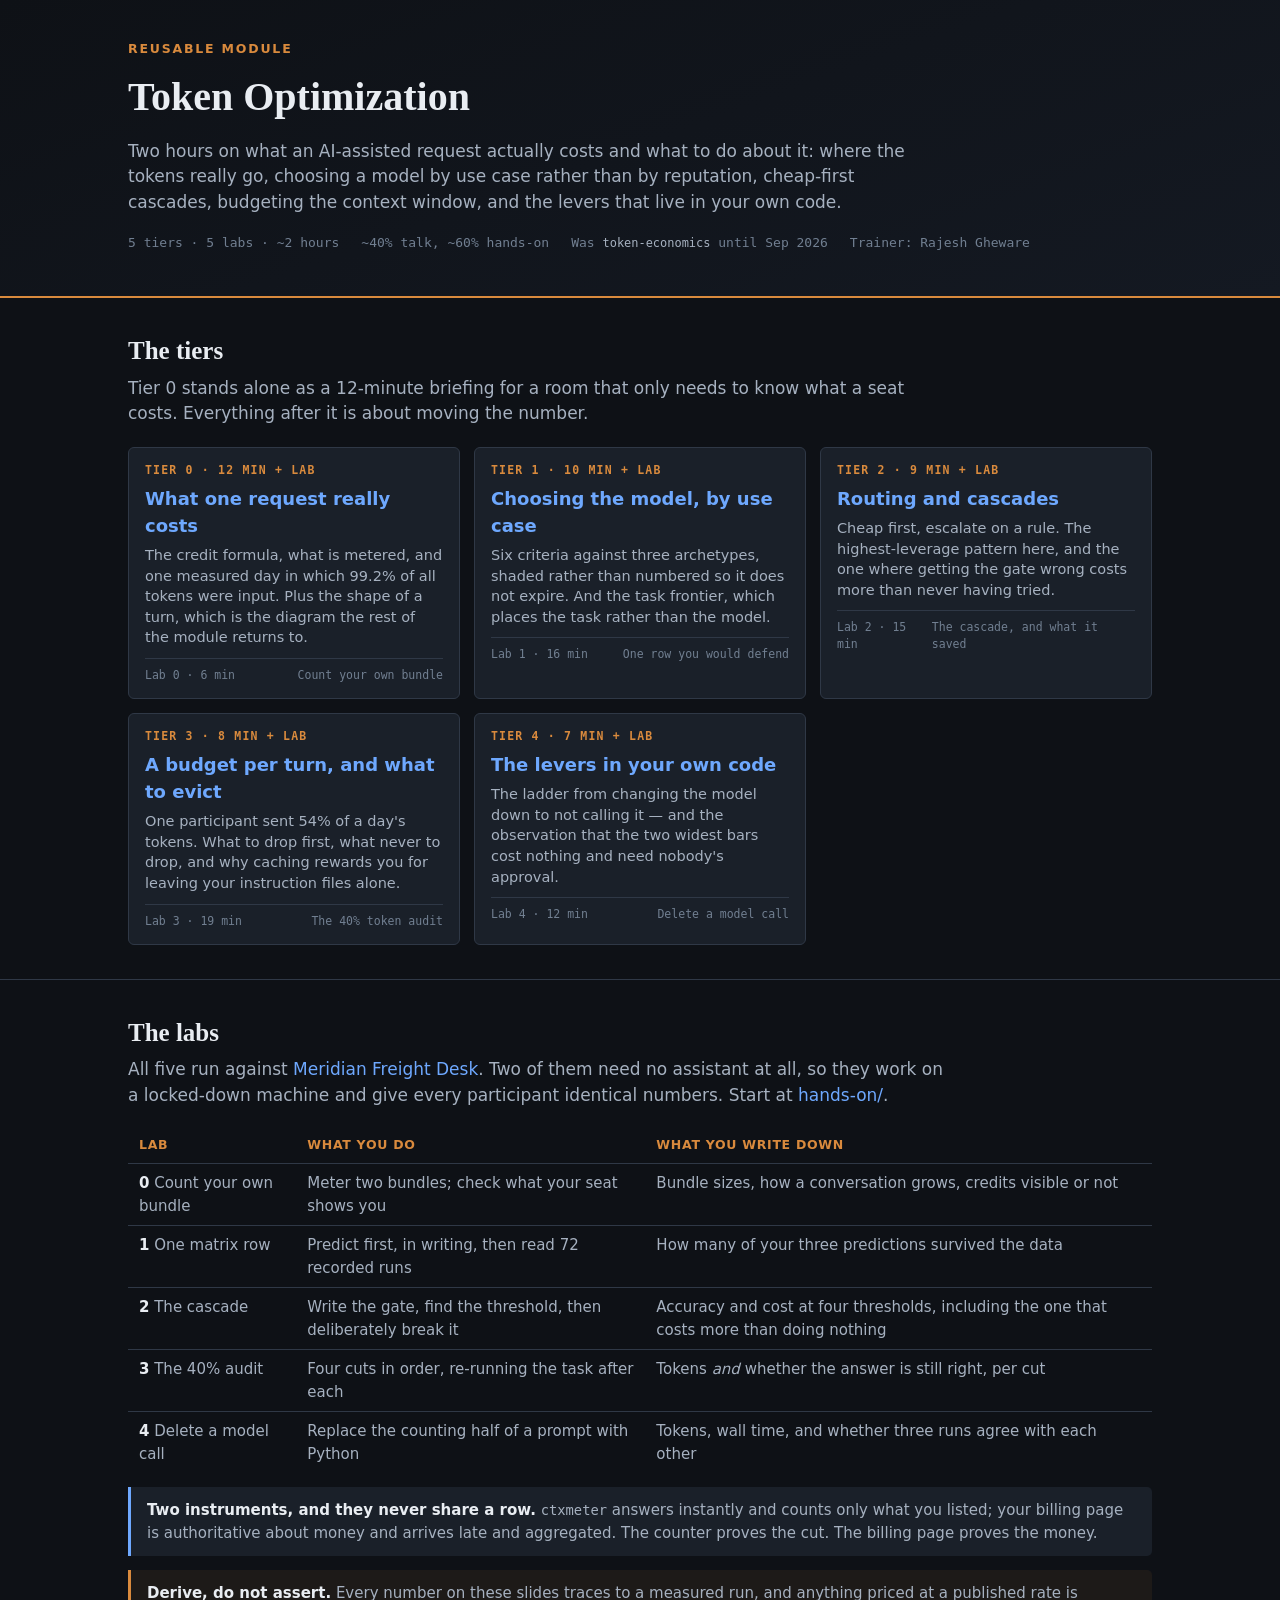
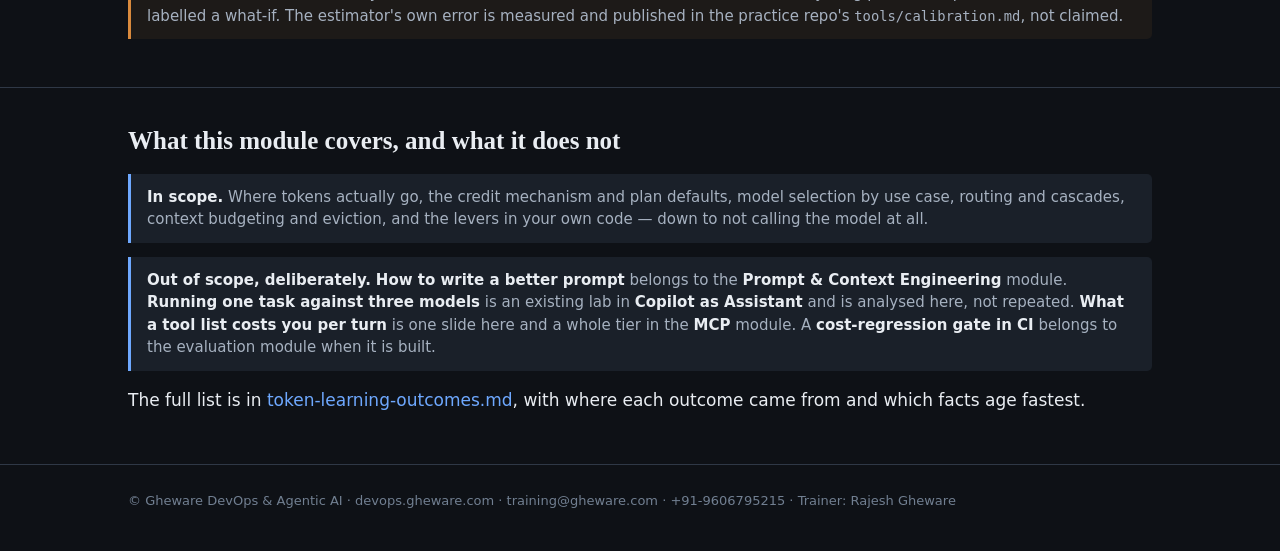
==== index.html @ 47498841 "Token Optimization: grown from token-economics into a two-hour module Was a single five-slide briefi" ====
<!DOCTYPE html>
<html lang="en">
<head>
<meta charset="utf-8">
<meta name="viewport" content="width=device-width, initial-scale=1">
<title>Token Optimization &mdash; reusable module</title>
<style>
:root{
  --bg:#0e1116; --bg-2:#141922; --panel:#1a2029; --line:#2f3846; --line-2:#435063;
  --fg:#e9edf2; --fg-dim:#a6b1c0; --fg-faint:#717f91;
  --accent:#d98a3d; --accent-2:#6ea8fe; --good:#5fbf8f;
  --mono:ui-monospace,"JetBrains Mono","Cascadia Mono",Consolas,"DejaVu Sans Mono",monospace;
  --sans:system-ui,-apple-system,"Segoe UI",Roboto,"Helvetica Neue",Arial,sans-serif;
  --serif:ui-serif,Georgia,"Times New Roman",serif;
}
*{box-sizing:border-box}
body{margin:0;background:var(--bg);color:var(--fg);font-family:var(--sans);font-size:17px;line-height:1.5}
a{color:var(--accent-2);text-decoration:none} a:hover{text-decoration:underline}
code{font-family:var(--mono);font-size:.92em;color:var(--fg-dim)}
.wrap{max-width:1080px;margin:0 auto;padding:0 28px}
header.top{background:linear-gradient(160deg,var(--bg) 0%,var(--bg-2) 100%);
  border-bottom:2px solid var(--accent);padding:40px 0 30px}
.tag{font-size:12.5px;letter-spacing:1.8px;text-transform:uppercase;color:var(--accent);
  font-weight:700;margin:0 0 8px}
h1{font-family:var(--serif);font-size:40px;font-weight:600;margin:0 0 12px}
header.top p.pitch{color:var(--fg-dim);max-width:800px;margin:0 0 18px}
.meta{display:flex;flex-wrap:wrap;gap:22px;font-family:var(--mono);font-size:13px;color:var(--fg-faint)}
section{padding:34px 0;border-bottom:1px solid var(--line)}
h2{font-family:var(--serif);font-size:25px;font-weight:600;margin:0 0 6px}
section > .wrap > p.intro{color:var(--fg-dim);margin:0 0 20px;max-width:820px}
.tiers{display:grid;grid-template-columns:repeat(auto-fit,minmax(250px,1fr));gap:14px}
.tier{background:var(--panel);border:1px solid var(--line);border-radius:6px;padding:14px 16px}
.tier.ext{border-style:dashed;border-color:var(--line-2)}
.tier .n{display:block;font-family:var(--mono);font-size:11.5px;letter-spacing:1.2px;
  text-transform:uppercase;color:var(--accent);font-weight:700;margin-bottom:6px}
.tier h3{margin:0 0 6px;font-size:18px;font-weight:650}
.tier p{margin:0 0 10px;font-size:14.5px;color:var(--fg-dim);line-height:1.42}
.tier .foot{display:flex;justify-content:space-between;font-family:var(--mono);
  font-size:11.5px;color:var(--fg-faint);border-top:1px solid var(--line);padding-top:8px}
.table-wrap{overflow-x:auto}
table{width:100%;border-collapse:collapse;font-size:15px}
th,td{text-align:left;padding:8px 11px;border-bottom:1px solid var(--line);vertical-align:top}
th{color:var(--accent);font-size:12.5px;letter-spacing:.7px;text-transform:uppercase;font-weight:650}
td{color:var(--fg-dim)} td b{color:var(--fg)}
tr:last-child td{border-bottom:none}
.note{background:var(--panel);border-left:3px solid var(--accent-2);border-radius:0 5px 5px 0;
  padding:12px 16px;margin:14px 0;color:var(--fg-dim);font-size:15px}
.note b{color:var(--fg)}
.note.warn{border-left-color:var(--accent);background:rgba(217,138,61,.07)}
footer{padding:26px 0 40px;font-size:13px;color:var(--fg-faint)}
footer a{color:var(--fg-faint)}
</style>
</head>
<body>

<header class="top"><div class="wrap">
  <p class="tag">Reusable module</p>
  <h1>Token Optimization</h1>
  <p class="pitch">Two hours on what an AI-assisted request actually costs and what to do about it:
    where the tokens really go, choosing a model by use case rather than by reputation, cheap-first
    cascades, budgeting the context window, and the levers that live in your own code.</p>
  <p class="meta">
    <span>5 tiers &middot; 5 labs &middot; ~2 hours</span>
    <span>~40% talk, ~60% hands-on</span>
    <span>Was <code>token-economics</code> until Sep 2026</span>
    <span>Trainer: Rajesh Gheware</span>
  </p>
</div></header>

<section><div class="wrap">
  <h2>The tiers</h2>
  <p class="intro">Tier 0 stands alone as a 12-minute briefing for a room that only needs to know what
    a seat costs. Everything after it is about moving the number.</p>
  <div class="tiers">
    <div class="tier">
      <span class="n">Tier 0 &middot; 12 min + lab</span>
      <h3><a href="presentation/t0-what-a-request-costs.html">What one request really costs</a></h3>
      <p>The credit formula, what is metered, and one measured day in which 99.2% of all tokens were
        input. Plus the shape of a turn, which is the diagram the rest of the module returns to.</p>
      <div class="foot"><span>Lab 0 &middot; 6 min</span><span>Count your own bundle</span></div>
    </div>
    <div class="tier">
      <span class="n">Tier 1 &middot; 10 min + lab</span>
      <h3><a href="presentation/t1-model-selection.html">Choosing the model, by use case</a></h3>
      <p>Six criteria against three archetypes, shaded rather than numbered so it does not expire.
        And the task frontier, which places the task rather than the model.</p>
      <div class="foot"><span>Lab 1 &middot; 16 min</span><span>One row you would defend</span></div>
    </div>
    <div class="tier">
      <span class="n">Tier 2 &middot; 9 min + lab</span>
      <h3><a href="presentation/t2-routing-cascades.html">Routing and cascades</a></h3>
      <p>Cheap first, escalate on a rule. The highest-leverage pattern here, and the one where getting
        the gate wrong costs more than never having tried.</p>
      <div class="foot"><span>Lab 2 &middot; 15 min</span><span>The cascade, and what it saved</span></div>
    </div>
    <div class="tier">
      <span class="n">Tier 3 &middot; 8 min + lab</span>
      <h3><a href="presentation/t3-context-budget.html">A budget per turn, and what to evict</a></h3>
      <p>One participant sent 54% of a day's tokens. What to drop first, what never to drop, and why
        caching rewards you for leaving your instruction files alone.</p>
      <div class="foot"><span>Lab 3 &middot; 19 min</span><span>The 40% token audit</span></div>
    </div>
    <div class="tier">
      <span class="n">Tier 4 &middot; 7 min + lab</span>
      <h3><a href="presentation/t4-code-levers.html">The levers in your own code</a></h3>
      <p>The ladder from changing the model down to not calling it &mdash; and the observation that
        the two widest bars cost nothing and need nobody's approval.</p>
      <div class="foot"><span>Lab 4 &middot; 12 min</span><span>Delete a model call</span></div>
    </div>
  </div>
</div></section>

<section><div class="wrap">
  <h2>The labs</h2>
  <p class="intro">All five run against <a href="https://github.com/ghewaredevopsai/meridian-freight">Meridian
    Freight Desk</a>. Two of them need no assistant at all, so they work on a locked-down machine and
    give every participant identical numbers. Start at <a href="hands-on/README.md">hands-on/</a>.</p>
  <div class="table-wrap">
  <table>
    <tr><th>Lab</th><th>What you do</th><th>What you write down</th></tr>
    <tr><td><b>0</b> Count your own bundle</td><td>Meter two bundles; check what your seat shows you</td>
      <td>Bundle sizes, how a conversation grows, credits visible or not</td></tr>
    <tr><td><b>1</b> One matrix row</td><td>Predict first, in writing, then read 72 recorded runs</td>
      <td>How many of your three predictions survived the data</td></tr>
    <tr><td><b>2</b> The cascade</td><td>Write the gate, find the threshold, then deliberately break it</td>
      <td>Accuracy and cost at four thresholds, including the one that costs more than doing nothing</td></tr>
    <tr><td><b>3</b> The 40% audit</td><td>Four cuts in order, re-running the task after each</td>
      <td>Tokens <em>and</em> whether the answer is still right, per cut</td></tr>
    <tr><td><b>4</b> Delete a model call</td><td>Replace the counting half of a prompt with Python</td>
      <td>Tokens, wall time, and whether three runs agree with each other</td></tr>
  </table>
  </div>
  <div class="note"><b>Two instruments, and they never share a row.</b> <code>ctxmeter</code> answers
    instantly and counts only what you listed; your billing page is authoritative about money and
    arrives late and aggregated. The counter proves the cut. The billing page proves the money.</div>
  <div class="note warn"><b>Derive, do not assert.</b> Every number on these slides traces to a measured
    run, and anything priced at a published rate is labelled a what-if. The estimator's own error is
    measured and published in the practice repo's <code>tools/calibration.md</code>, not claimed.</div>
</div></section>

<section><div class="wrap">
  <h2>What this module covers, and what it does not</h2>
  <div class="note"><b>In scope.</b> Where tokens actually go, the credit mechanism and plan defaults,
    model selection by use case, routing and cascades, context budgeting and eviction, and the levers
    in your own code &mdash; down to not calling the model at all.</div>
  <div class="note"><b>Out of scope, deliberately.</b> <b>How to write a better prompt</b> belongs to the
    <b>Prompt &amp; Context Engineering</b> module. <b>Running one task against three models</b> is an
    existing lab in <b>Copilot as Assistant</b> and is analysed here, not repeated. <b>What a tool list
    costs you per turn</b> is one slide here and a whole tier in the <b>MCP</b> module. A
    <b>cost-regression gate in CI</b> belongs to the evaluation module when it is built.</div>
  <p>The full list is in <a href="token-learning-outcomes.md">token-learning-outcomes.md</a>, with where
    each outcome came from and which facts age fastest.</p>
</div></section>

<footer><div class="wrap">
  &copy; Gheware DevOps &amp; Agentic AI &middot;
  <a href="https://devops.gheware.com">devops.gheware.com</a> &middot;
  training@gheware.com &middot; +91-9606795215 &middot; Trainer: Rajesh Gheware
</div></footer>

</body>
</html>
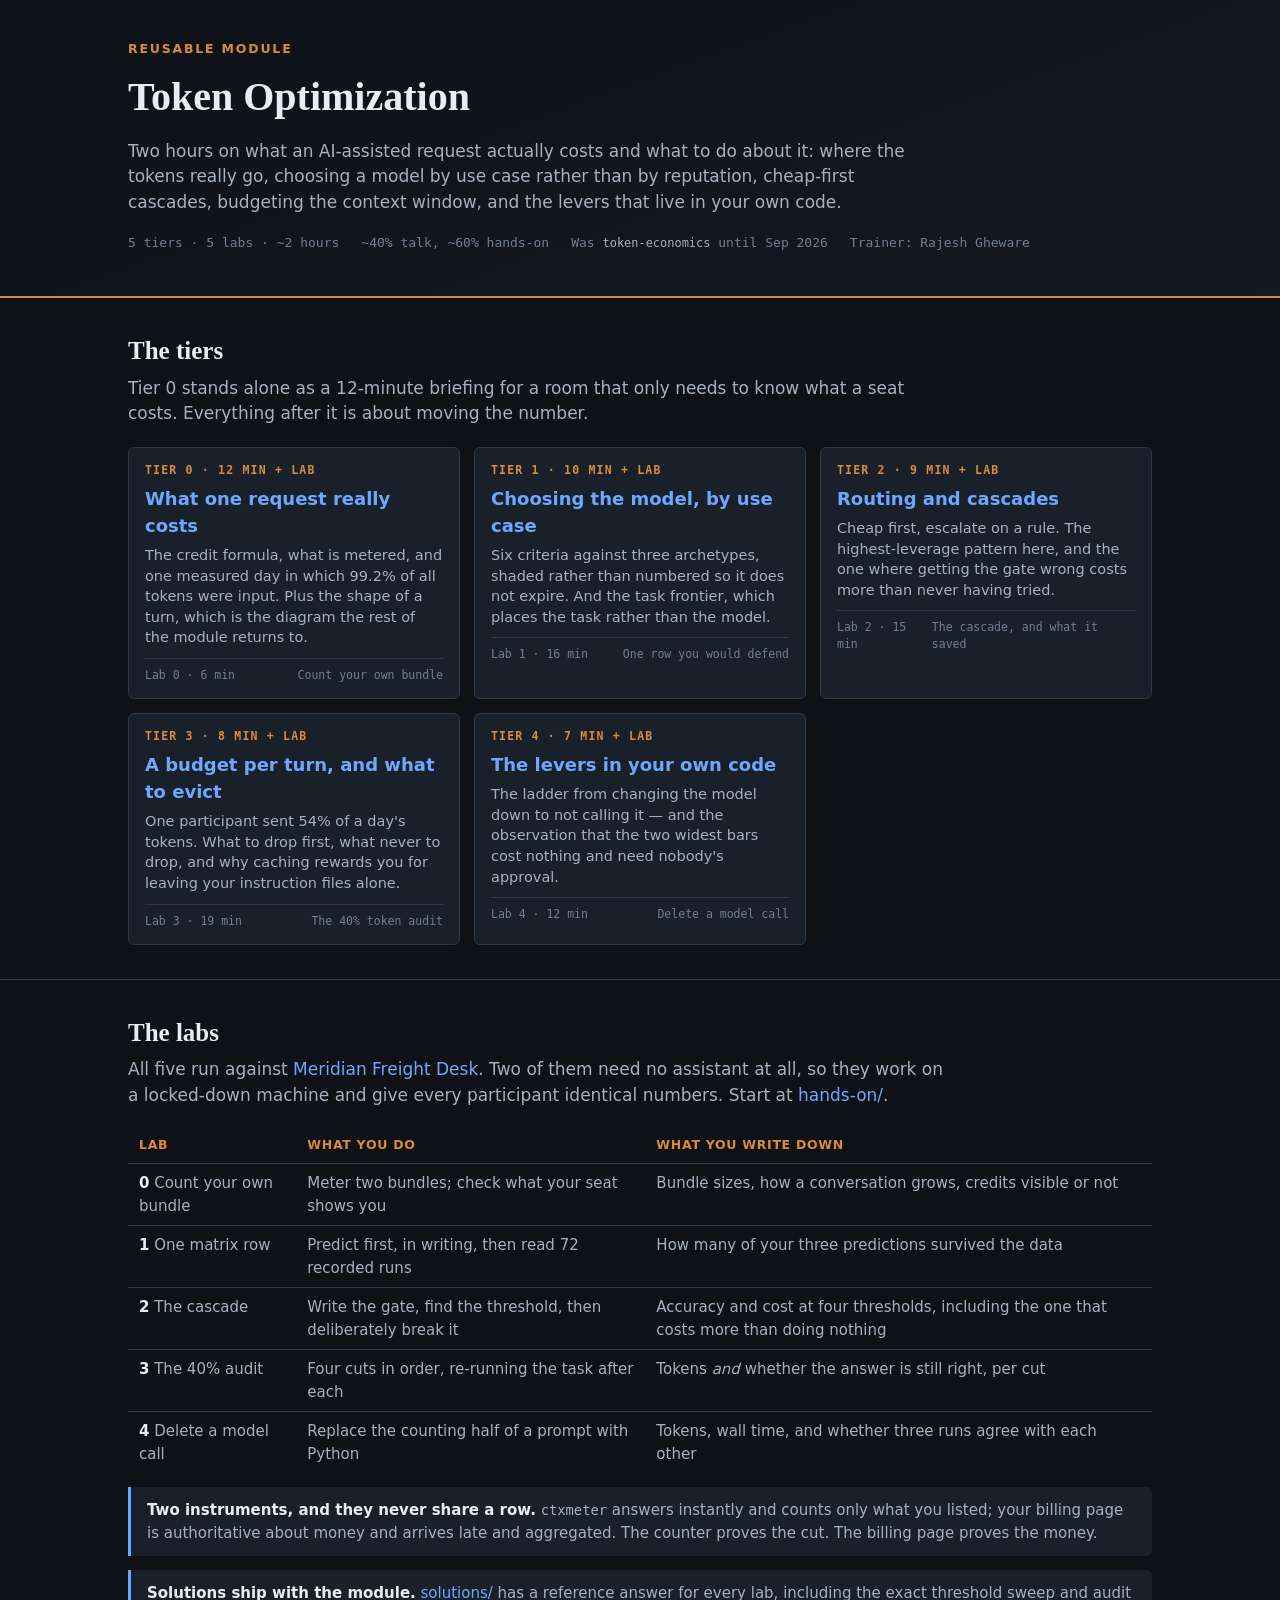
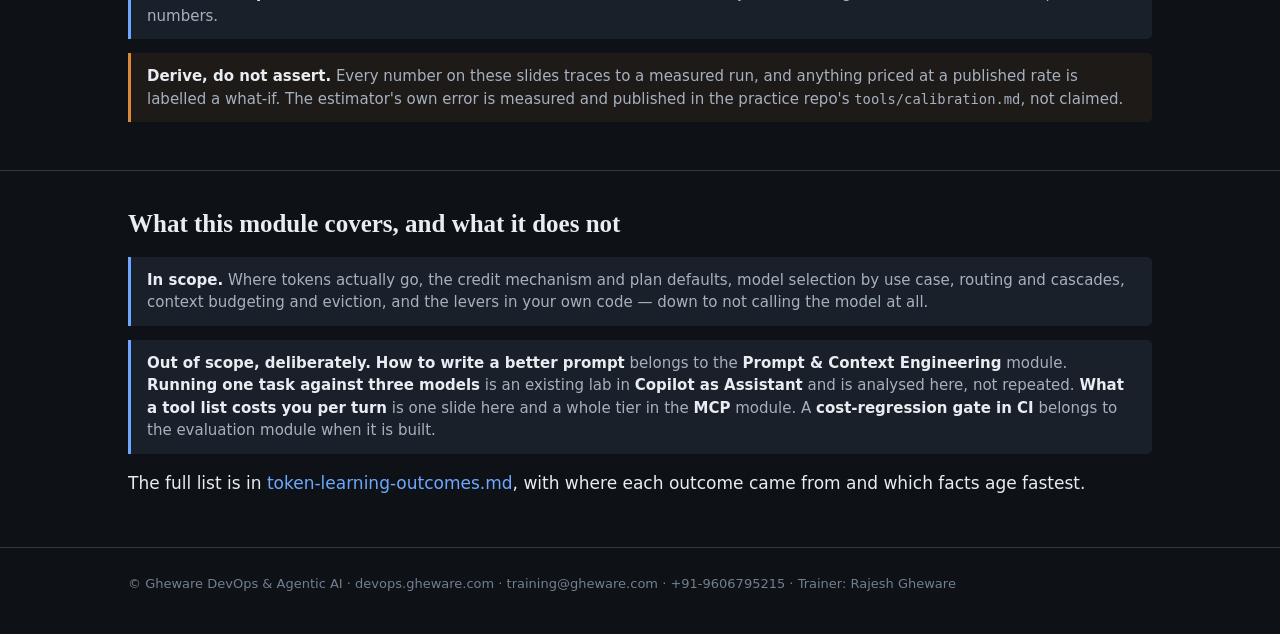
==== commit eb67a98e: "Bring trainer notes and solutions into the repository The sibling *-trainer folder is gone. The deli" ====
--- a/index.html
+++ b/index.html
@@ -133,6 +133,8 @@
   <div class="note"><b>Two instruments, and they never share a row.</b> <code>ctxmeter</code> answers
     instantly and counts only what you listed; your billing page is authoritative about money and
     arrives late and aggregated. The counter proves the cut. The billing page proves the money.</div>
+  <div class="note"><b>Solutions ship with the module.</b> <a href="solutions/README.md">solutions/</a>
+    has a reference answer for every lab, including the exact threshold sweep and audit numbers.</div>
   <div class="note warn"><b>Derive, do not assert.</b> Every number on these slides traces to a measured
     run, and anything priced at a published rate is labelled a what-if. The estimator's own error is
     measured and published in the practice repo's <code>tools/calibration.md</code>, not claimed.</div>
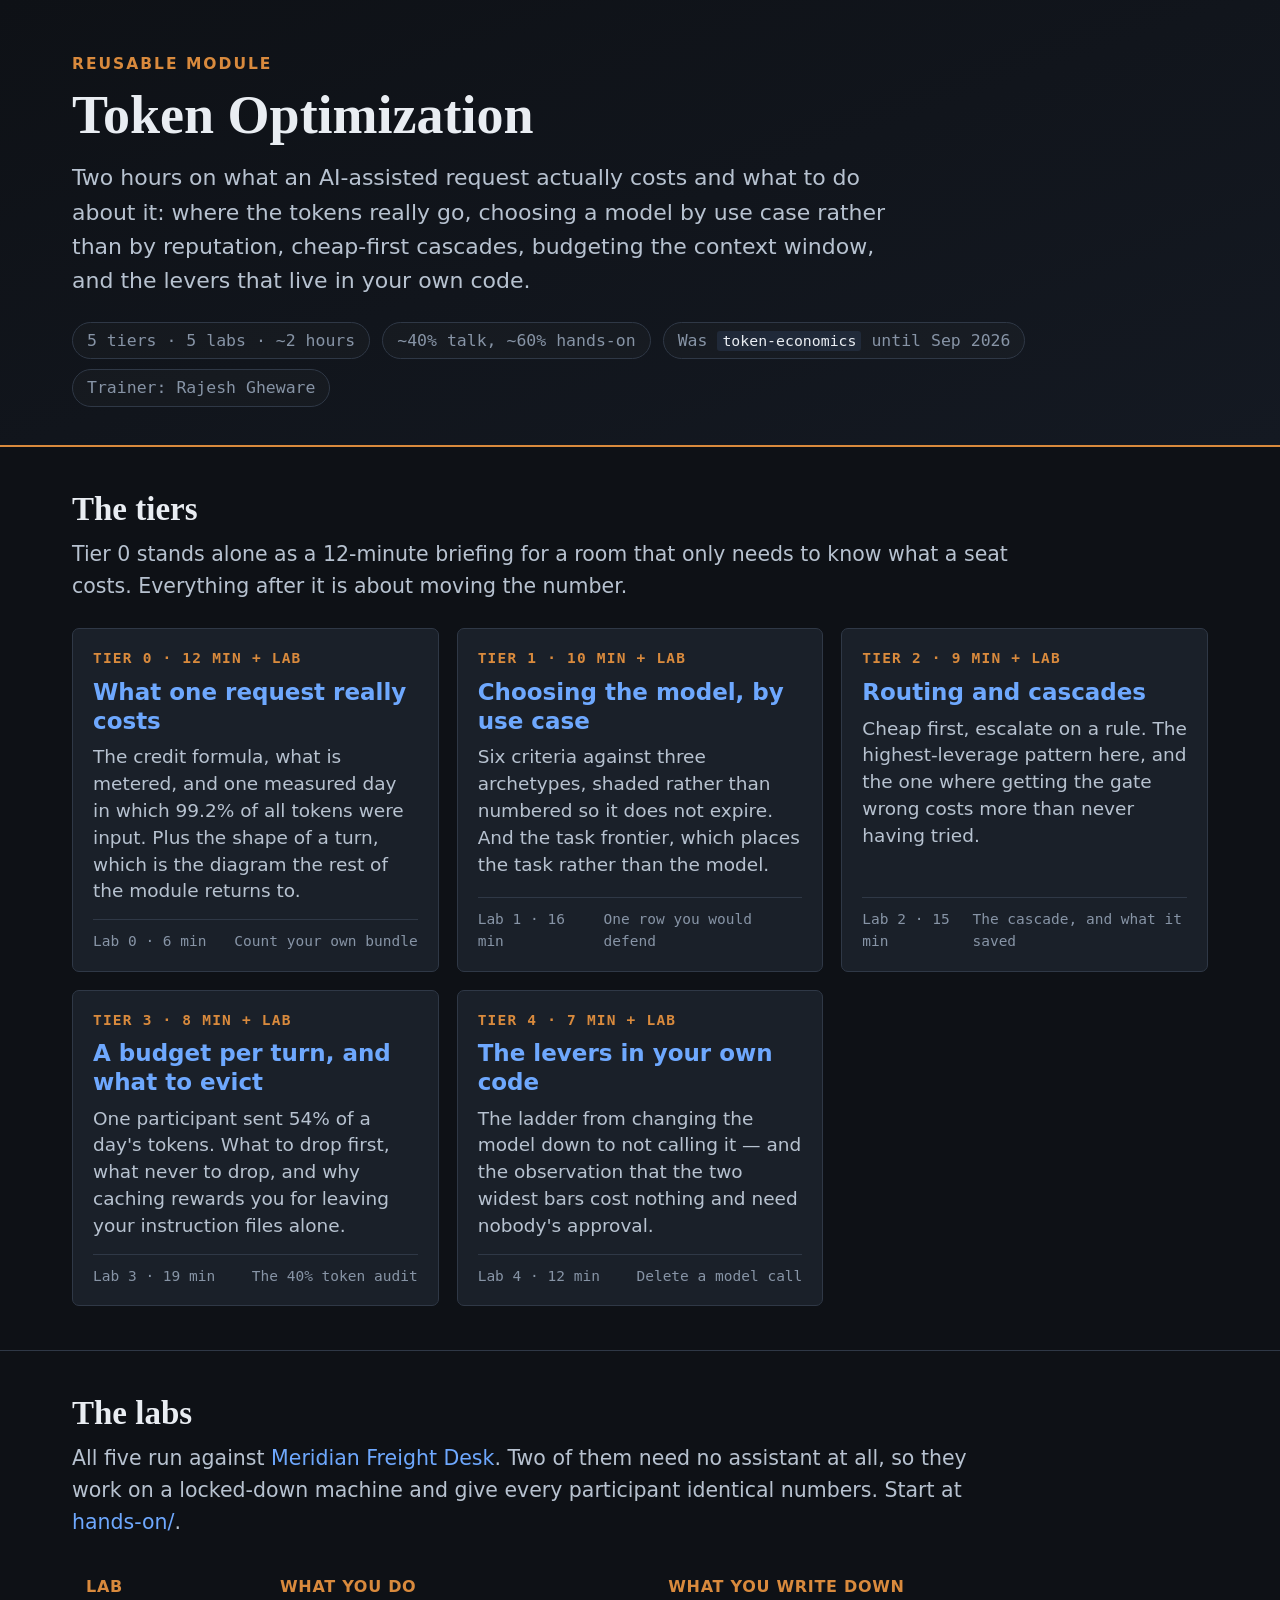
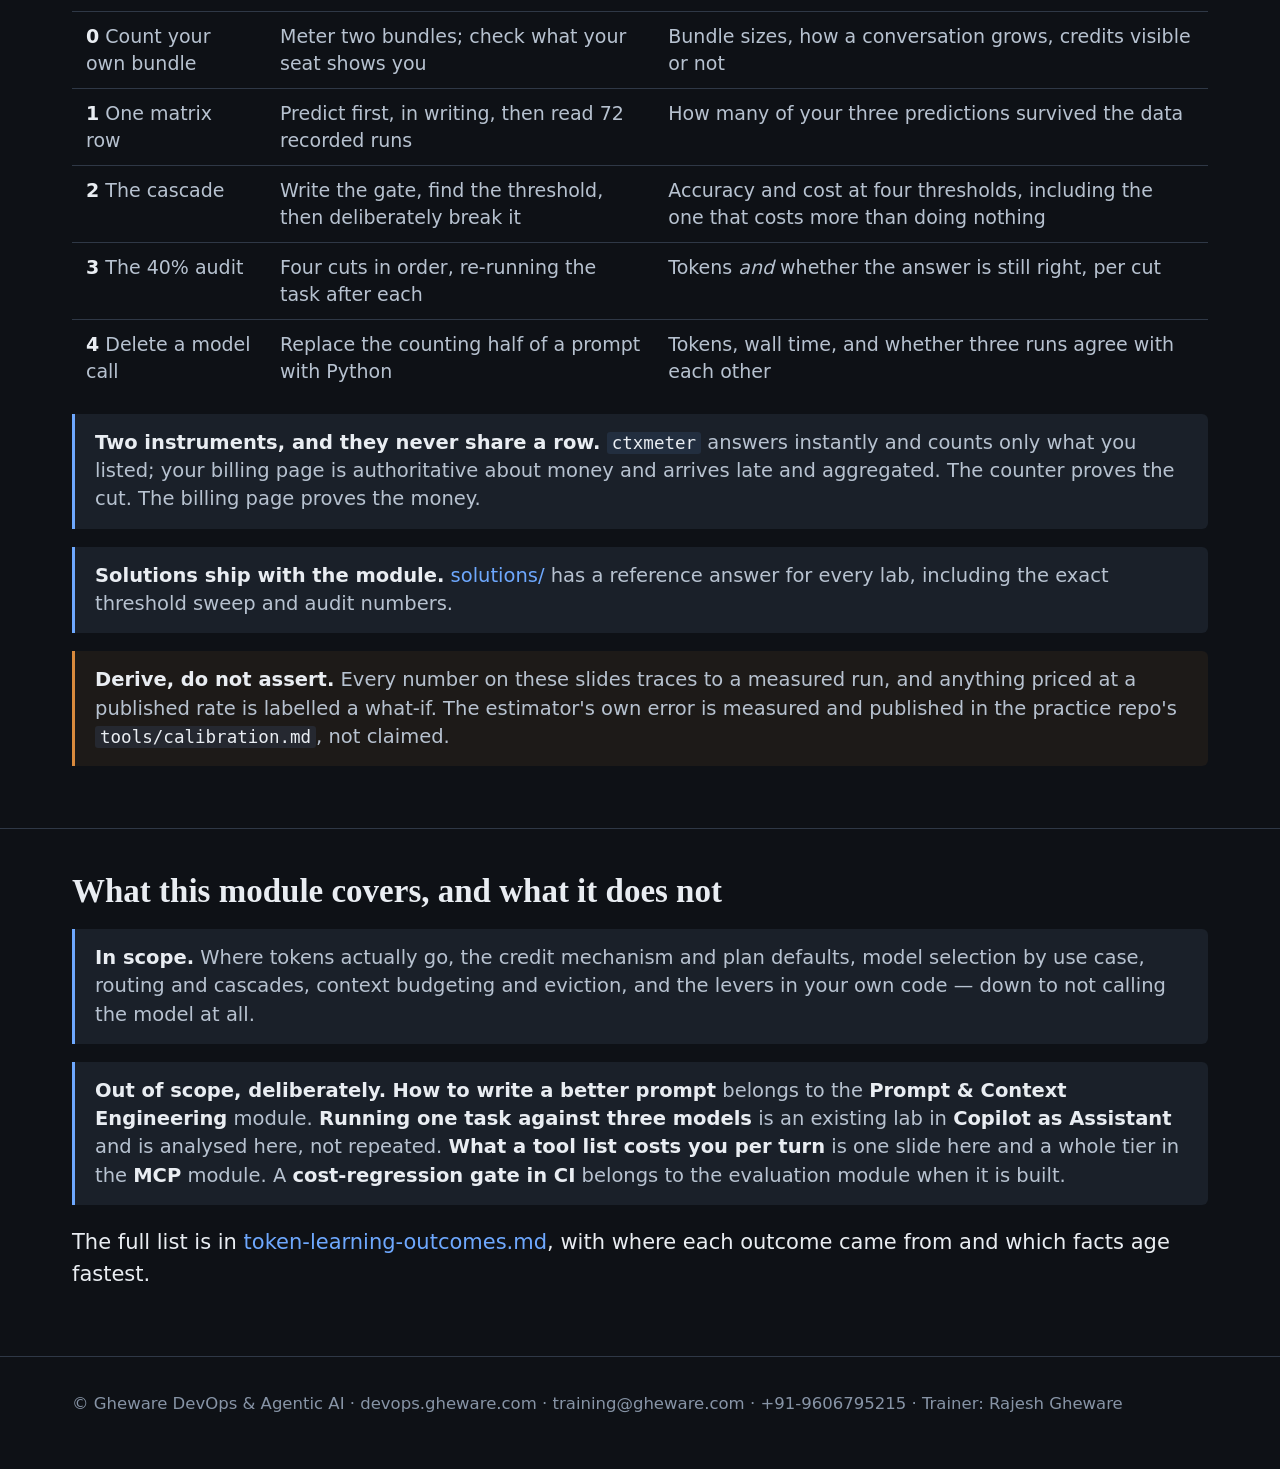
==== commit 4907c005: "Scale the module home page to the decks' legibility standard The tier picker was still on the laptop" ====
--- a/index.html
+++ b/index.html
@@ -7,48 +7,74 @@
 <style>
 :root{
   --bg:#0e1116; --bg-2:#141922; --panel:#1a2029; --line:#2f3846; --line-2:#435063;
-  --fg:#e9edf2; --fg-dim:#a6b1c0; --fg-faint:#717f91;
+  --fg:#e9edf2; --fg-dim:#b7c2d0; --fg-faint:#8794a6;
   --accent:#d98a3d; --accent-2:#6ea8fe; --good:#5fbf8f;
   --mono:ui-monospace,"JetBrains Mono","Cascadia Mono",Consolas,"DejaVu Sans Mono",monospace;
   --sans:system-ui,-apple-system,"Segoe UI",Roboto,"Helvetica Neue",Arial,sans-serif;
   --serif:ui-serif,Georgia,"Times New Roman",serif;
 }
+/* Type is scaled to match the decks: readable across a room, not just on a laptop. */
 *{box-sizing:border-box}
-body{margin:0;background:var(--bg);color:var(--fg);font-family:var(--sans);font-size:17px;line-height:1.5}
+body{margin:0;background:var(--bg);color:var(--fg);font-family:var(--sans);
+  font-size:21px;line-height:1.55;-webkit-text-size-adjust:100%}
 a{color:var(--accent-2);text-decoration:none} a:hover{text-decoration:underline}
-code{font-family:var(--mono);font-size:.92em;color:var(--fg-dim)}
-.wrap{max-width:1080px;margin:0 auto;padding:0 28px}
+code{font-family:var(--mono);font-size:.9em;color:var(--fg);
+  background:rgba(110,168,254,.10);border-radius:3px;padding:1px 5px}
+.wrap{max-width:1200px;margin:0 auto;padding:0 32px}
+
 header.top{background:linear-gradient(160deg,var(--bg) 0%,var(--bg-2) 100%);
-  border-bottom:2px solid var(--accent);padding:40px 0 30px}
-.tag{font-size:12.5px;letter-spacing:1.8px;text-transform:uppercase;color:var(--accent);
-  font-weight:700;margin:0 0 8px}
-h1{font-family:var(--serif);font-size:40px;font-weight:600;margin:0 0 12px}
-header.top p.pitch{color:var(--fg-dim);max-width:800px;margin:0 0 18px}
-.meta{display:flex;flex-wrap:wrap;gap:22px;font-family:var(--mono);font-size:13px;color:var(--fg-faint)}
-section{padding:34px 0;border-bottom:1px solid var(--line)}
-h2{font-family:var(--serif);font-size:25px;font-weight:600;margin:0 0 6px}
-section > .wrap > p.intro{color:var(--fg-dim);margin:0 0 20px;max-width:820px}
-.tiers{display:grid;grid-template-columns:repeat(auto-fit,minmax(250px,1fr));gap:14px}
-.tier{background:var(--panel);border:1px solid var(--line);border-radius:6px;padding:14px 16px}
+  border-bottom:2px solid var(--accent);padding:52px 0 38px}
+.tag{font-size:15.5px;letter-spacing:2px;text-transform:uppercase;color:var(--accent);
+  font-weight:700;margin:0 0 10px}
+h1{font-family:var(--serif);font-size:54px;line-height:1.1;font-weight:600;margin:0 0 16px}
+header.top p.pitch{color:var(--fg-dim);font-size:22px;max-width:60ch;margin:0 0 24px}
+.meta{display:flex;flex-wrap:wrap;gap:10px 12px;font-family:var(--mono);
+  font-size:16.5px;color:var(--fg-faint);margin:0}
+/* chips rather than separators: a wrapped row never starts with a dangling divider */
+.meta span{padding:5px 14px;border:1px solid var(--line);border-radius:20px;
+  background:rgba(255,255,255,.02)}
+
+section{padding:44px 0;border-bottom:1px solid var(--line)}
+h2{font-family:var(--serif);font-size:33px;line-height:1.15;font-weight:600;margin:0 0 10px}
+section > .wrap > p.intro{color:var(--fg-dim);font-size:20.5px;margin:0 0 26px;max-width:72ch}
+
+.tiers{display:grid;grid-template-columns:repeat(auto-fit,minmax(310px,1fr));gap:18px}
+.tier{background:var(--panel);border:1px solid var(--line);border-radius:7px;
+  padding:18px 20px;display:flex;flex-direction:column}
 .tier.ext{border-style:dashed;border-color:var(--line-2)}
-.tier .n{display:block;font-family:var(--mono);font-size:11.5px;letter-spacing:1.2px;
-  text-transform:uppercase;color:var(--accent);font-weight:700;margin-bottom:6px}
-.tier h3{margin:0 0 6px;font-size:18px;font-weight:650}
-.tier p{margin:0 0 10px;font-size:14.5px;color:var(--fg-dim);line-height:1.42}
-.tier .foot{display:flex;justify-content:space-between;font-family:var(--mono);
-  font-size:11.5px;color:var(--fg-faint);border-top:1px solid var(--line);padding-top:8px}
+.tier .n{display:block;font-family:var(--mono);font-size:14.5px;letter-spacing:1.2px;
+  text-transform:uppercase;color:var(--accent);font-weight:700;margin-bottom:8px}
+.tier h3{margin:0 0 9px;font-size:23px;line-height:1.25;font-weight:650}
+.tier p{margin:0 0 14px;font-size:18.5px;color:var(--fg-dim);line-height:1.45;flex:1}
+.tier .foot{display:flex;justify-content:space-between;gap:10px;font-family:var(--mono);
+  font-size:14.5px;color:var(--fg-faint);border-top:1px solid var(--line);padding-top:10px}
+
 .table-wrap{overflow-x:auto}
-table{width:100%;border-collapse:collapse;font-size:15px}
-th,td{text-align:left;padding:8px 11px;border-bottom:1px solid var(--line);vertical-align:top}
-th{color:var(--accent);font-size:12.5px;letter-spacing:.7px;text-transform:uppercase;font-weight:650}
-td{color:var(--fg-dim)} td b{color:var(--fg)}
+table{width:100%;border-collapse:collapse;font-size:19px}
+th,td{text-align:left;padding:11px 14px;border-bottom:1px solid var(--line);vertical-align:top}
+th{color:var(--accent);font-size:16px;letter-spacing:.7px;text-transform:uppercase;font-weight:650}
+td{color:var(--fg-dim);line-height:1.42} td b{color:var(--fg)}
 tr:last-child td{border-bottom:none}
-.note{background:var(--panel);border-left:3px solid var(--accent-2);border-radius:0 5px 5px 0;
-  padding:12px 16px;margin:14px 0;color:var(--fg-dim);font-size:15px}
+
+.note{background:var(--panel);border-left:3px solid var(--accent-2);border-radius:0 6px 6px 0;
+  padding:15px 20px;margin:18px 0;color:var(--fg-dim);font-size:19.5px;line-height:1.45}
 .note b{color:var(--fg)}
 .note.warn{border-left-color:var(--accent);background:rgba(217,138,61,.07)}
-footer{padding:26px 0 40px;font-size:13px;color:var(--fg-faint)}
+
+footer{padding:34px 0 52px;font-size:16.5px;color:var(--fg-faint);line-height:1.6}
 footer a{color:var(--fg-faint)}
+
+/* Narrow screens: step back down rather than letting 54px headings wrap badly. */
+@media (max-width:880px){
+  body{font-size:18px}
+  .wrap{padding:0 20px}
+  h1{font-size:38px} h2{font-size:26px}
+  header.top{padding:36px 0 28px}
+  header.top p.pitch{font-size:19px}
+  .tier h3{font-size:20px} .tier p{font-size:17px}
+  table{font-size:17px} .note{font-size:17.5px}
+  .tiers{grid-template-columns:1fr}
+}
 </style>
 </head>
 <body>
